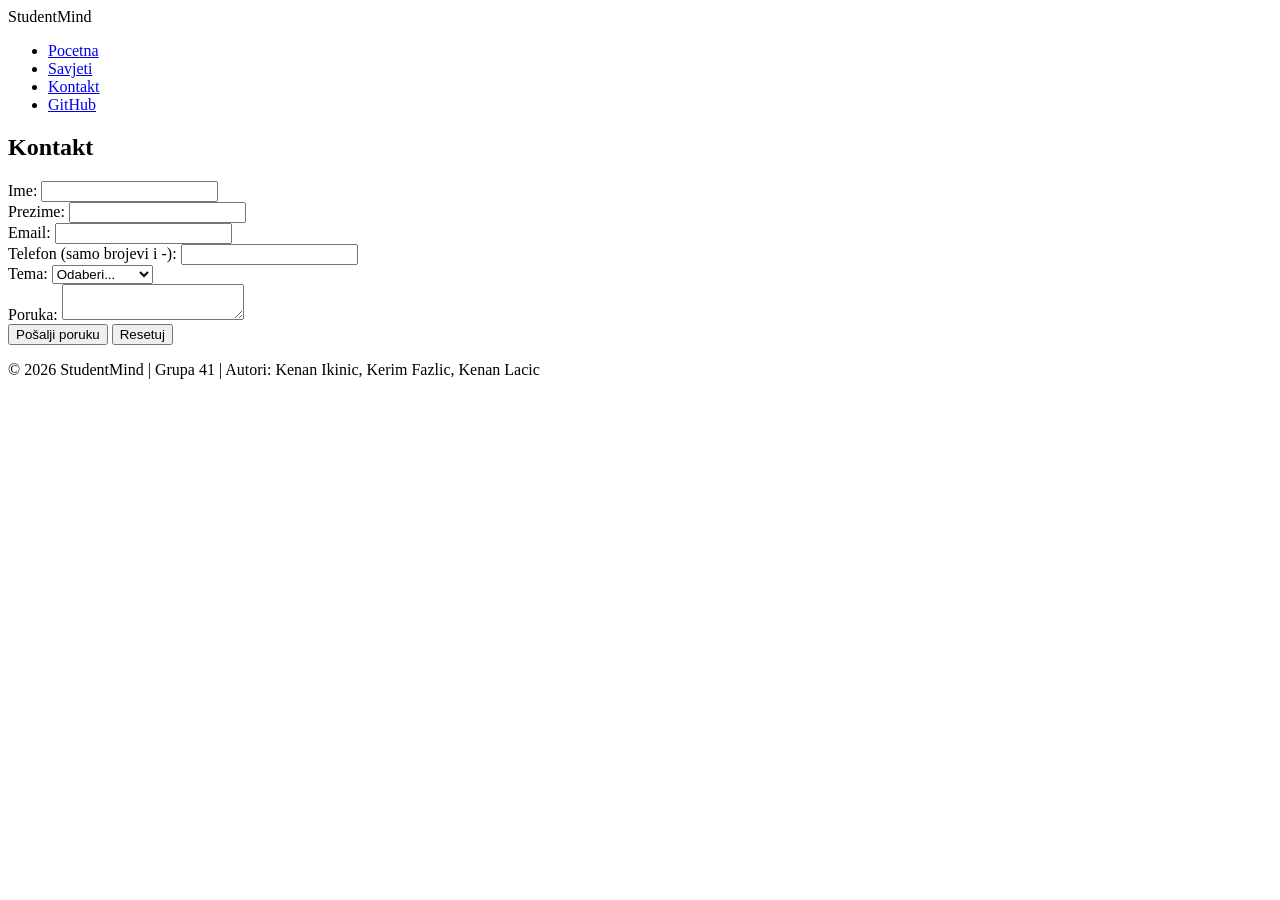
==== kontakt.html @ a1181e28 "Dodana stranica kontakt.html" ====
<!DOCTYPE html>
<html lang="bs">
<head>
    <meta charset="UTF-8">
    <meta name="viewport" content="width=device-width, initial-scale=1.0">
    <meta name="theme-color" content="#2c3e50">
    <title>StudentMind - Kontakt</title>
</head>
<body>
    <header>
        <div>StudentMind</div>
        <nav>
            <ul>
                <li><a href="index.html">Pocetna</a></li>
                <li><a href="sadrzaj.html">Savjeti</a></li>
                <li><a href="kontakt.html">Kontakt</a></li>
                <li><a href="https://github.com/kenanikinic-a11y/Grupa41-TPTP-2026" target="_blank">GitHub</a></li>
            </ul>
        </nav>
    </header>

    <section>
        <div>
            <h2>Kontakt</h2>
            <form id="kontaktForma" novalidate>
                <div>
                    <label for="ime">Ime:</label>
                    <input type="text" id="ime">
                    <span id="imeError"></span>
                </div>
                <div>
                    <label for="prezime">Prezime:</label>
                    <input type="text" id="prezime">
                    <span id="prezimeError"></span>
                </div>
                <div>
                    <label for="email">Email:</label>
                    <input type="email" id="email">
                    <span id="emailError"></span>
                </div>
                <div>
                    <label for="telefon">Telefon (samo brojevi i -):</label>
                    <input type="text" id="telefon">
                    <span id="telefonError"></span>
                </div>
                <div>
                    <label for="tema">Tema:</label>
                    <select id="tema">
                        <option value="">Odaberi...</option>
                        <option value="savjet">Tražim savjet</option>
                        <option value="saradnja">Saradnja</option>
                    </select>
                    <span id="temaError"></span>
                </div>
                <div>
                    <label for="poruka">Poruka:</label>
                    <textarea id="poruka"></textarea>
                    <span id="porukaError"></span>
                </div>
                <button type="submit">Pošalji poruku</button>
                <button type="button" id="resetDugme">Resetuj</button>
            </form>
            <div id="uspjehPoruka"></div>
        </div>
    </section>

    <footer>
        <p>&copy; 2026 StudentMind | Grupa 41 | Autori: Kenan Ikinic, Kerim Fazlic, Kenan Lacic</p>
    </footer>
</body>
</html>
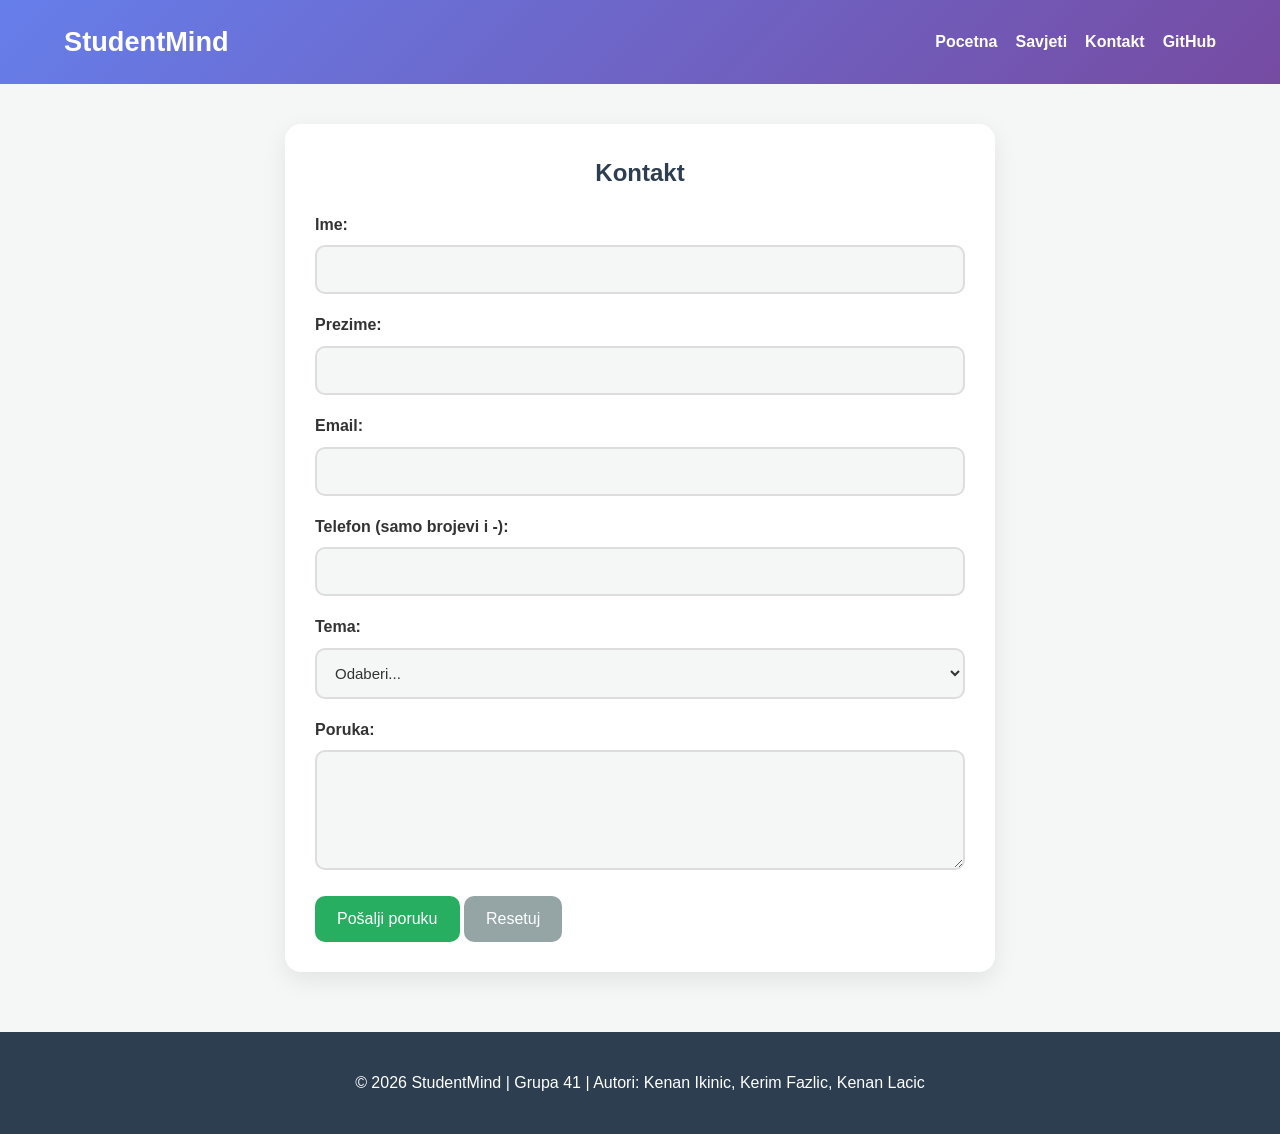
==== commit 26ad730c: "Izbrisan css kod iz index.html i dodan stil u kontakt.html" ====
--- a/kontakt.html
+++ b/kontakt.html
@@ -5,11 +5,12 @@
     <meta name="viewport" content="width=device-width, initial-scale=1.0">
     <meta name="theme-color" content="#2c3e50">
     <title>StudentMind - Kontakt</title>
+    <link rel="stylesheet" href="css/tptpstil.css">
 </head>
 <body>
     <header>
-        <div>StudentMind</div>
-        <nav>
+        <div class="logo">StudentMind</div>
+        <nav class="main-nav">
             <ul>
                 <li><a href="index.html">Pocetna</a></li>
                 <li><a href="sadrzaj.html">Savjeti</a></li>
@@ -19,48 +20,48 @@
         </nav>
     </header>
 
-    <section>
-        <div>
+    <section class="section-block">
+        <div class="contact-block">
             <h2>Kontakt</h2>
             <form id="kontaktForma" novalidate>
-                <div>
+                <div class="form-group">
                     <label for="ime">Ime:</label>
                     <input type="text" id="ime">
-                    <span id="imeError"></span>
+                    <span class="error-msg" id="imeError"></span>
                 </div>
-                <div>
+                <div class="form-group">
                     <label for="prezime">Prezime:</label>
                     <input type="text" id="prezime">
-                    <span id="prezimeError"></span>
+                    <span class="error-msg" id="prezimeError"></span>
                 </div>
-                <div>
+                <div class="form-group">
                     <label for="email">Email:</label>
                     <input type="email" id="email">
-                    <span id="emailError"></span>
+                    <span class="error-msg" id="emailError"></span>
                 </div>
-                <div>
+                <div class="form-group">
                     <label for="telefon">Telefon (samo brojevi i -):</label>
                     <input type="text" id="telefon">
-                    <span id="telefonError"></span>
+                    <span class="error-msg" id="telefonError"></span>
                 </div>
-                <div>
+                <div class="form-group">
                     <label for="tema">Tema:</label>
                     <select id="tema">
                         <option value="">Odaberi...</option>
                         <option value="savjet">Tražim savjet</option>
                         <option value="saradnja">Saradnja</option>
                     </select>
-                    <span id="temaError"></span>
+                    <span class="error-msg" id="temaError"></span>
                 </div>
-                <div>
+                <div class="form-group">
                     <label for="poruka">Poruka:</label>
                     <textarea id="poruka"></textarea>
-                    <span id="porukaError"></span>
+                    <span class="error-msg" id="porukaError"></span>
                 </div>
                 <button type="submit">Pošalji poruku</button>
                 <button type="button" id="resetDugme">Resetuj</button>
             </form>
-            <div id="uspjehPoruka"></div>
+            <div id="uspjehPoruka" class="success-hidden"></div>
         </div>
     </section>
 
--- a/css/tptpstil.css
+++ b/css/tptpstil.css
@@ -0,0 +1,284 @@
+/* Promjenljive boje i teme; automatski tamni mod preko preferencija preglednika */
+:root {
+    --primarna: #2c3e50;
+    --akcentna: #27ae60;
+    --pozadina: #f4f7f6;
+    --tekst: #333;
+    --kartica: #fff;
+    --gradijent: linear-gradient(135deg, #667eea 0%, #764ba2 100%);
+}
+
+@media (prefers-color-scheme: dark) {
+    :root {
+        --pozadina: #121212;
+        --tekst: #e0e0e0;
+        --kartica: #1e1e1e;
+        --primarna: #81c784;
+        --akcentna: #67d9a1;
+        --gradijent: linear-gradient(135deg, #2c3e50 0%, #3498db 100%);
+    }
+}
+
+/* ===== Zajednicki stilovi ===== */
+
+body {
+    font-family: 'Segoe UI', Tahoma, Geneva, Verdana, sans-serif;
+    background: var(--pozadina);
+    color: var(--tekst);
+    margin: 0;
+    transition: background 0.3s ease, color 0.3s ease;
+    line-height: 1.6;
+}
+
+header {
+    display: flex;
+    justify-content: space-between;
+    align-items: center;
+    padding: 20px 5%;
+    background: var(--gradijent);
+    color: white;
+    box-shadow: 0 2px 10px rgba(0,0,0,0.15);
+    flex-wrap: wrap;
+    gap: 15px;
+}
+
+.logo {
+    font-size: 1.7em;
+    font-weight: bold;
+}
+
+.main-nav ul {
+    display: flex;
+    flex-wrap: wrap;
+    gap: 18px;
+    list-style: none;
+    padding: 0;
+    margin: 0;
+}
+
+.main-nav a {
+    color: white;
+    text-decoration: none;
+    font-weight: bold;
+    transition: color 0.2s ease;
+}
+
+.main-nav a:hover {
+    color: #ffd700;
+}
+
+.section-block {
+    padding: 40px 5%;
+    background: var(--pozadina);
+}
+
+.section-block h2 {
+    color: var(--primarna);
+    margin-top: 0;
+    text-align: center;
+}
+
+footer {
+    text-align: center;
+    padding: 22px 5%;
+    background: var(--primarna);
+    color: white;
+    margin-top: 20px;
+}
+
+/* ===== index.html ===== */
+
+.page-grid {
+    display: grid;
+    grid-template-columns: 230px 1fr 280px;
+    gap: 20px;
+    padding: 20px 5%;
+    min-height: calc(100vh - 140px);
+}
+
+.side-nav,
+.content-area,
+aside {
+    background: var(--kartica);
+    border-radius: 14px;
+    box-shadow: 0 2px 14px rgba(0,0,0,0.08);
+    padding: 20px;
+}
+
+.side-nav h3,
+aside h3 {
+    color: var(--primarna);
+    margin-top: 0;
+}
+
+.side-nav button {
+    width: 100%;
+    padding: 12px;
+    margin-bottom: 12px;
+    background: var(--akcentna);
+    color: white;
+    border: none;
+    border-radius: 10px;
+    cursor: pointer;
+    transition: transform 0.2s ease, background 0.2s ease;
+}
+
+.side-nav button:hover,
+.side-nav button.active {
+    background: #1abc9c;
+    transform: translateY(-1px);
+}
+
+.content-area h1 {
+    text-align: center;
+}
+
+.card-grid {
+    display: grid;
+    grid-template-columns: repeat(2, 1fr);
+    gap: 20px;
+}
+
+.card {
+    border-radius: 14px;
+    overflow: hidden;
+    box-shadow: 0 6px 18px rgba(0,0,0,0.08);
+    transition: transform 0.25s ease, box-shadow 0.25s ease;
+    cursor: pointer;
+    background: var(--kartica);
+}
+
+.card:hover {
+    transform: translateY(-5px);
+    box-shadow: 0 10px 26px rgba(0,0,0,0.15);
+}
+
+.card img,
+.card picture img {
+    width: 100%;
+    height: 170px;
+    object-fit: cover;
+    display: block;
+}
+
+.card-content {
+    padding: 18px;
+}
+
+.card-content h2 {
+    margin-top: 0;
+    color: var(--primarna);
+}
+
+.card-content a {
+    color: var(--akcentna);
+    text-decoration: none;
+    font-weight: bold;
+}
+
+.card-content a:hover {
+    text-decoration: underline;
+}
+
+aside iframe {
+    border-radius: 12px;
+}
+
+/* ===== kontakt.html ===== */
+
+.contact-block {
+    max-width: 650px;
+    margin: 0 auto;
+    background: var(--kartica);
+    border-radius: 16px;
+    box-shadow: 0 8px 24px rgba(0,0,0,0.08);
+    padding: 30px;
+}
+
+.form-group {
+    margin-bottom: 18px;
+}
+
+.form-group label {
+    display: block;
+    margin-bottom: 8px;
+    font-weight: bold;
+    color: var(--tekst);
+}
+
+input, select, textarea {
+    width: 100%;
+    padding: 14px;
+    box-sizing: border-box;
+    border: 2px solid #ddd;
+    border-radius: 10px;
+    font-size: 15px;
+    transition: border-color 0.2s ease, box-shadow 0.2s ease;
+    background: var(--pozadina);
+    color: var(--tekst);
+}
+
+input:focus, select:focus, textarea:focus {
+    border-color: var(--akcentna);
+    outline: none;
+    box-shadow: 0 0 12px rgba(39,174,96,0.15);
+}
+
+textarea { resize: vertical; min-height: 120px; }
+
+button[type="submit"], button[type="button"] {
+    padding: 14px 22px;
+    border: none;
+    border-radius: 10px;
+    font-size: 16px;
+    cursor: pointer;
+    transition: transform 0.2s ease, opacity 0.2s ease;
+}
+
+button[type="submit"] {
+    background: var(--akcentna);
+    color: white;
+}
+
+button[type="submit"]:hover,
+button[type="button"]:hover {
+    transform: translateY(-1px);
+}
+
+button[type="button"] {
+    background: #95a5a6;
+    color: white;
+}
+
+.error-msg {
+    color: #e74c3c;
+    font-size: 0.95rem;
+    margin-top: 5px;
+    display: block;
+}
+
+.input-error { border-color: #e74c3c; }
+
+.success-hidden {
+    display: none;
+    background: linear-gradient(135deg, #d4edda 0%, #c3e6cb 100%);
+    color: #155724;
+    padding: 16px;
+    border-radius: 12px;
+    margin-top: 22px;
+    border: 1px solid #c3e6cb;
+}
+
+/* ===== Responzivnost ===== */
+
+@media (max-width: 1100px) {
+    .page-grid { grid-template-columns: 1fr; }
+    .card-grid { grid-template-columns: 1fr 1fr; }
+}
+
+@media (max-width: 760px) {
+    header { flex-direction: column; align-items: flex-start; }
+    .main-nav ul { justify-content: flex-start; }
+    .card-grid { grid-template-columns: 1fr; }
+    .page-grid { min-height: auto; }
+}
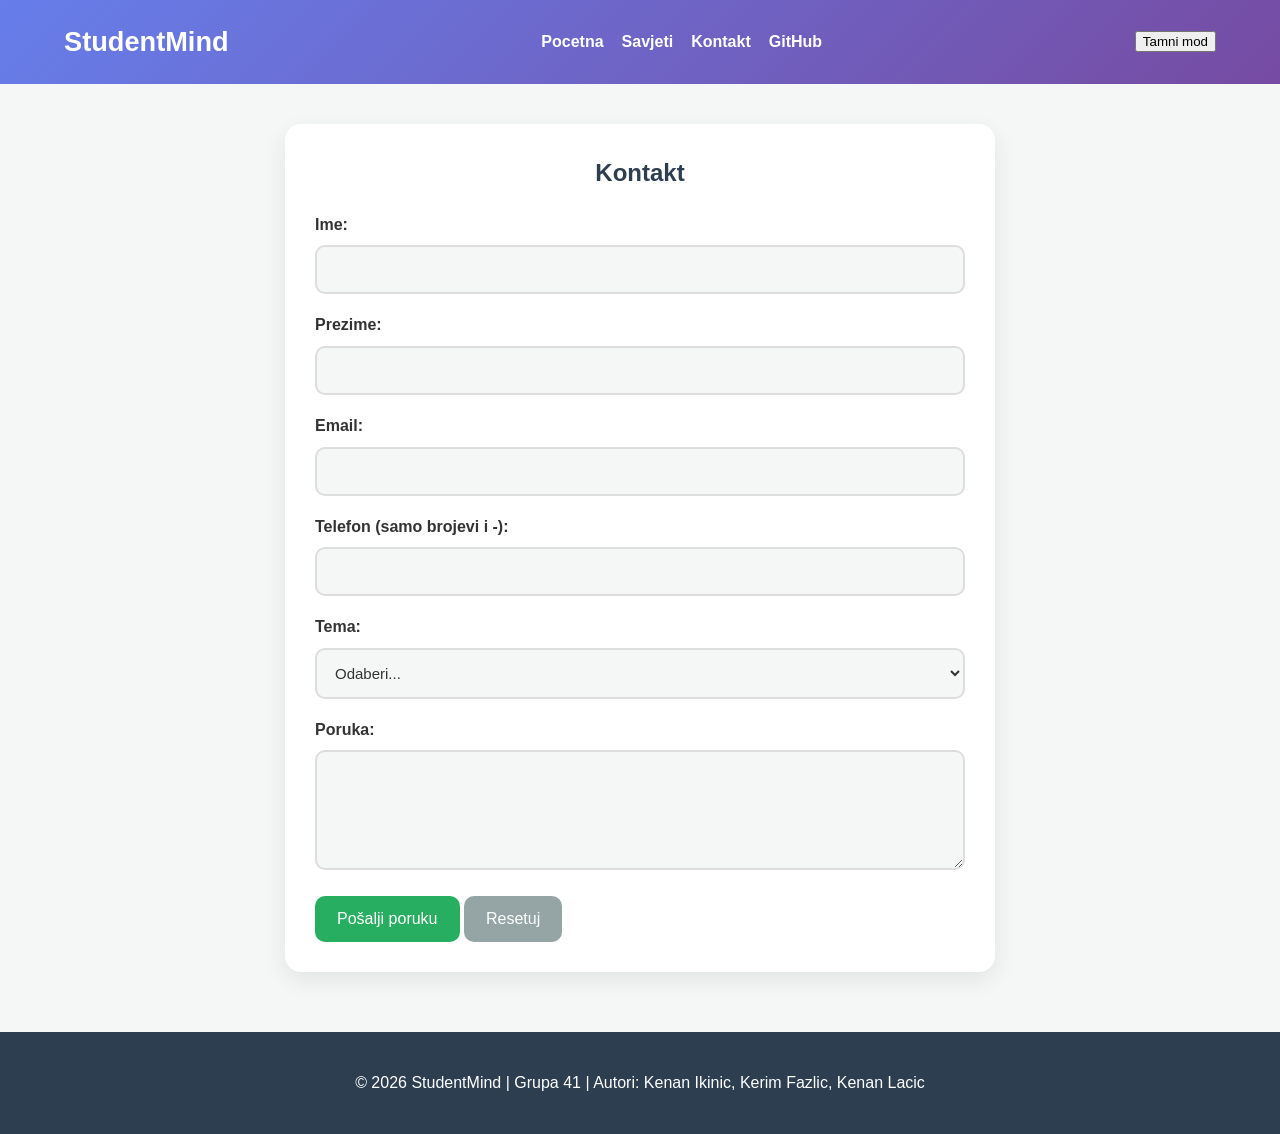
==== commit ac3fdb28: "Dodan theme toggle button na sve stranice i uredjen video na glavnoj stranici" ====
--- a/kontakt.html
+++ b/kontakt.html
@@ -18,6 +18,7 @@
                 <li><a href="https://github.com/kenanikinic-a11y/Grupa41-TPTP-2026" target="_blank">GitHub</a></li>
             </ul>
         </nav>
+        <button id="temaToggle">Tamni mod</button>
     </header>
 
     <section class="section-block">
@@ -68,5 +69,7 @@
     <footer>
         <p>&copy; 2026 StudentMind | Grupa 41 | Autori: Kenan Ikinic, Kerim Fazlic, Kenan Lacic</p>
     </footer>
+
+    <script src="js/tptpskripte.js"></script>
 </body>
 </html>
--- a/css/tptpstil.css
+++ b/css/tptpstil.css
@@ -79,6 +79,10 @@
 }
 
 footer {
+    display: flex;
+    flex-direction: column;
+    align-items: center;
+    gap: 4px;
     text-align: center;
     padding: 22px 5%;
     background: var(--primarna);
@@ -269,11 +273,251 @@
     border: 1px solid #c3e6cb;
 }
 
+/* ===== sadrzaj.html ===== */
+
+.bookmark-nav {
+    background: var(--kartica);
+    border-bottom: 2px solid var(--akcentna);
+    padding: 10px 5%;
+    position: sticky;
+    top: 0;
+    z-index: 100;
+    box-shadow: 0 2px 8px rgba(0,0,0,0.08);
+}
+
+.bookmark-nav ul {
+    display: flex;
+    flex-wrap: wrap;
+    gap: 8px;
+    list-style: none;
+    padding: 0;
+    margin: 0;
+}
+
+.bookmark-nav a {
+    color: var(--primarna);
+    text-decoration: none;
+    font-size: 0.9rem;
+    font-weight: bold;
+    padding: 6px 14px;
+    border-radius: 20px;
+    border: 2px solid var(--akcentna);
+    transition: background 0.2s ease, color 0.2s ease;
+    display: inline-block;
+}
+
+.bookmark-nav a:hover {
+    background: var(--akcentna);
+    color: #fff;
+}
+
+.article-block {
+    background: var(--kartica);
+    border-radius: 14px;
+    padding: 28px;
+    box-shadow: 0 2px 14px rgba(0,0,0,0.07);
+}
+
+.article-block h3 {
+    color: var(--primarna);
+    margin-top: 0;
+}
+
+.article-block h4 {
+    color: var(--akcentna);
+}
+
+.nested-list {
+    padding-left: 0;
+    list-style: none;
+}
+
+.nested-list li {
+    position: relative;
+    padding-left: 1.4em;
+    margin-bottom: 6px;
+    line-height: 1.6;
+}
+
+.nested-list li::before {
+    content: ">";
+    color: var(--akcentna);
+    position: absolute;
+    left: 0;
+    font-size: 0.85rem;
+    top: 2px;
+}
+
+.nested-list ul {
+    list-style: none;
+    padding-left: 1.2em;
+    margin-top: 4px;
+}
+
+.nested-list ul li::before {
+    content: "*";
+    color: var(--akcentna);
+    position: absolute;
+    left: 0;
+}
+
+.nested-list ul ul li::before {
+    content: "-";
+    color: var(--akcentna);
+}
+
+@keyframes fadeInUp {
+    from { opacity: 0; transform: translateY(20px); }
+    to   { opacity: 1; transform: translateY(0); }
+}
+
+.fade-in-section {
+    animation: fadeInUp 1s ease both;
+}
+
+.galerija-grid {
+    display: grid;
+    grid-template-columns: repeat(4, 1fr);
+    gap: 16px;
+}
+
+.galerija-item {
+    margin: 0;
+    border-radius: 12px;
+    overflow: hidden;
+    background: var(--kartica);
+    box-shadow: 0 4px 14px rgba(0,0,0,0.09);
+    transition: transform 0.25s ease, box-shadow 0.25s ease;
+    cursor: pointer;
+}
+
+.galerija-item:hover {
+    transform: translateY(-5px);
+    box-shadow: 0 10px 26px rgba(0,0,0,0.15);
+}
+
+.galerija-item img,
+.galerija-item picture img {
+    width: 100%;
+    height: 220px;
+    object-fit: cover;
+    display: block;
+}
+
+.table-wrapper {
+    overflow-x: auto;
+}
+
+.raspored-tabela {
+    width: 100%;
+    border-collapse: collapse;
+    background: var(--kartica);
+    border-radius: 14px;
+    overflow: hidden;
+    box-shadow: 0 2px 14px rgba(0,0,0,0.07);
+    font-size: 0.92rem;
+}
+
+.raspored-tabela caption {
+    caption-side: top;
+    padding: 12px;
+    color: var(--tekst);
+    font-style: italic;
+    font-size: 0.88rem;
+    text-align: left;
+}
+
+.raspored-tabela th,
+.raspored-tabela td {
+    padding: 12px 14px;
+    text-align: left;
+    border-bottom: 1px solid rgba(0,0,0,0.07);
+    vertical-align: top;
+}
+
+.raspored-tabela th {
+    background: var(--primarna);
+    color: #fff;
+    font-size: 0.9rem;
+}
+
+.raspored-tabela tbody th {
+    font-weight: bold;
+    background: none;
+    color: var(--primarna);
+}
+
+.raspored-tabela tbody tr:nth-child(even) {
+    background: rgba(0,0,0,0.03);
+}
+
+.raspored-tabela tbody tr:hover {
+    background: rgba(39,174,96,0.08);
+}
+
+.tekst-centar { text-align: center; }
+
+.imagemap-container {
+    position: relative;
+    display: block;
+    width: fit-content;
+    max-width: 100%;
+    margin: 0 auto;
+    border-radius: 14px;
+    overflow: hidden;
+    box-shadow: 0 4px 18px rgba(0,0,0,0.12);
+}
+
+.imagemap-slika {
+    display: block;
+    max-width: 100%;
+    height: auto;
+}
+
+.imagemap-overlay {
+    position: absolute;
+    inset: 0;
+    pointer-events: none;
+}
+
+.mapa-label {
+    position: absolute;
+    background: rgba(0,0,0,0.55);
+    color: #fff;
+    padding: 4px 10px;
+    border-radius: 6px;
+    font-size: 0.8rem;
+    font-weight: bold;
+    transform: translateY(-50%);
+    white-space: nowrap;
+}
+
+.mapa-label-savjeti  { top: 50%;  left: 5%; }
+.mapa-label-galerija { top: 10%;  left: 42%; }
+.mapa-label-raspored { top: 10%;  right: 3%; }
+
+.na-vrh-link {
+    display: inline-block;
+    margin-top: 10px;
+    color: rgba(255,255,255,0.85);
+    text-decoration: none;
+    font-size: 1rem;
+    transition: color 0.2s ease;
+}
+
+.na-vrh-link:hover { color: #ffd700; }
+
 /* ===== Responzivnost ===== */
 
 @media (max-width: 1100px) {
     .page-grid { grid-template-columns: 1fr; }
     .card-grid { grid-template-columns: 1fr 1fr; }
+    .galerija-grid { grid-template-columns: repeat(3, 1fr); }
+}
+
+@media (max-width: 900px) {
+    .galerija-grid { grid-template-columns: repeat(2, 1fr); }
+    .page-grid { grid-template-columns: 1fr; }
 }
 
 @media (max-width: 760px) {
@@ -281,4 +525,12 @@
     .main-nav ul { justify-content: flex-start; }
     .card-grid { grid-template-columns: 1fr; }
     .page-grid { min-height: auto; }
-}
+    .galerija-grid { grid-template-columns: 1fr 1fr; }
+    .bookmark-nav ul { gap: 6px; }
+    .bookmark-nav a { font-size: 0.8rem; padding: 5px 10px; }
+    .raspored-tabela { font-size: 0.8rem; }
+    .raspored-tabela th,
+    .raspored-tabela td { padding: 8px 10px; }
+    .imagemap-container { max-width: 100%; }
+    .imagemap-slika { width: 100%; height: auto; }
+}
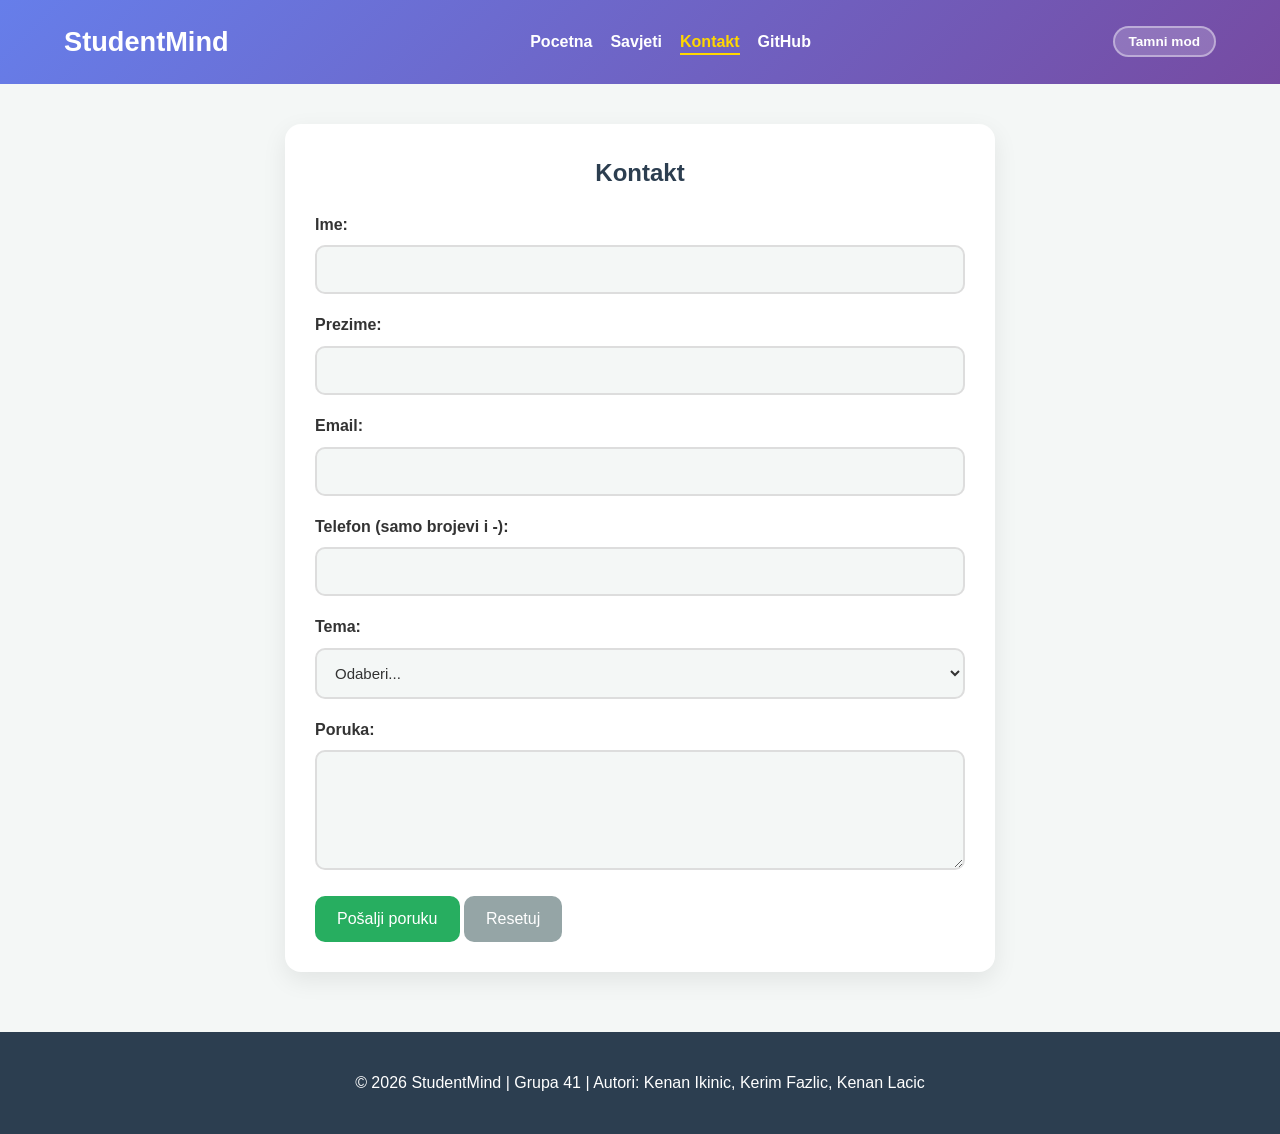
==== commit fb39615b: "Dodan stil za svijetli/tamni mod, tema toggle button i interaktivnu statistiku" ====
--- a/kontakt.html
+++ b/kontakt.html
@@ -14,11 +14,11 @@
             <ul>
                 <li><a href="index.html">Pocetna</a></li>
                 <li><a href="sadrzaj.html">Savjeti</a></li>
-                <li><a href="kontakt.html">Kontakt</a></li>
+                <li><a href="kontakt.html" class="nav-aktivna">Kontakt</a></li>
                 <li><a href="https://github.com/kenanikinic-a11y/Grupa41-TPTP-2026" target="_blank">GitHub</a></li>
             </ul>
         </nav>
-        <button id="temaToggle">Tamni mod</button>
+        <button id="temaToggle" class="tema-toggle">Tamni mod</button>
     </header>
 
     <section class="section-block">
--- a/css/tptpstil.css
+++ b/css/tptpstil.css
@@ -1,4 +1,4 @@
-/* Promjenljive boje i teme; automatski tamni mod preko preferencija preglednika */
+/* ===== Promjenljive boje i teme; automatski tamni mod preko preferencija preglednika ===== */
 :root {
     --primarna: #2c3e50;
     --akcentna: #27ae60;
@@ -19,6 +19,46 @@
     }
 }
 
+/* ===== Tamni/Svjetli mod toggle ===== */
+
+body[data-theme="dark"] {
+    --pozadina: #121212;
+    --tekst: #e0e0e0;
+    --kartica: #1e1e1e;
+    --primarna: #81c784;
+    --akcentna: #67d9a1;
+    --gradijent: linear-gradient(135deg, #2c3e50 0%, #3498db 100%);
+}
+
+body[data-theme="light"] {
+    --primarna: #2c3e50;
+    --akcentna: #27ae60;
+    --pozadina: #f4f7f6;
+    --tekst: #333;
+    --kartica: #fff;
+    --gradijent: linear-gradient(135deg, #667eea 0%, #764ba2 100%);
+}
+
+.tema-toggle {
+    background: rgba(255, 255, 255, 0.2);
+    border: 2px solid rgba(255, 255, 255, 0.4);
+    border-radius: 20px;
+    padding: 6px 14px;
+    cursor: pointer;
+    font-size: 0.85rem;
+    font-weight: 600;
+    color: white;
+    transition: transform 0.2s ease;
+    flex-shrink: 0;
+}
+
+.tema-toggle:hover {
+    background: var(--akcentna);
+    border-color: var(--akcentna);
+    color: white;
+    transform: scale(1.05);
+}
+
 /* ===== Zajednicki stilovi ===== */
 
 body {
@@ -90,7 +130,27 @@
     margin-top: 20px;
 }
 
+.nav-aktivna {
+    color: #ffd700 !important;
+    border-bottom: 2px solid #ffd700;
+    padding-bottom: 3px;
+}
+
 /* ===== index.html ===== */
+
+#interaktivna-statistika {
+    border-left: 4px solid var(--akcentna);
+    padding: 8px 14px;
+    margin-bottom: 20px;
+    color: var(--akcentna);
+    font-weight: 600;
+    font-size: 0.95rem;
+}
+
+#interaktivna-statistika #brojac {
+    font-size: 1.1rem;
+    font-weight: 700;
+}
 
 .page-grid {
     display: grid;
@@ -448,11 +508,25 @@
 }
 
 .raspored-tabela tbody tr:nth-child(even) {
-    background: rgba(0,0,0,0.03);
+    background: rgba(0,0,0,0.08);
+}
+
+body[data-theme="dark"] .raspored-tabela tbody tr:nth-child(even) {
+    background: rgba(255,255,255,0.04);
+}
+
+@media (prefers-color-scheme: dark) {
+    .raspored-tabela tbody tr:nth-child(even) {
+        background: rgba(255,255,255,0.04);
+    }
+
+    body[data-theme="light"] .raspored-tabela tbody tr:nth-child(even) {
+        background: rgba(0,0,0,0.08);
+    }
 }
 
 .raspored-tabela tbody tr:hover {
-    background: rgba(39,174,96,0.08);
+    background: rgba(39,174,96,0.2) !important;
 }
 
 .tekst-centar { text-align: center; }
